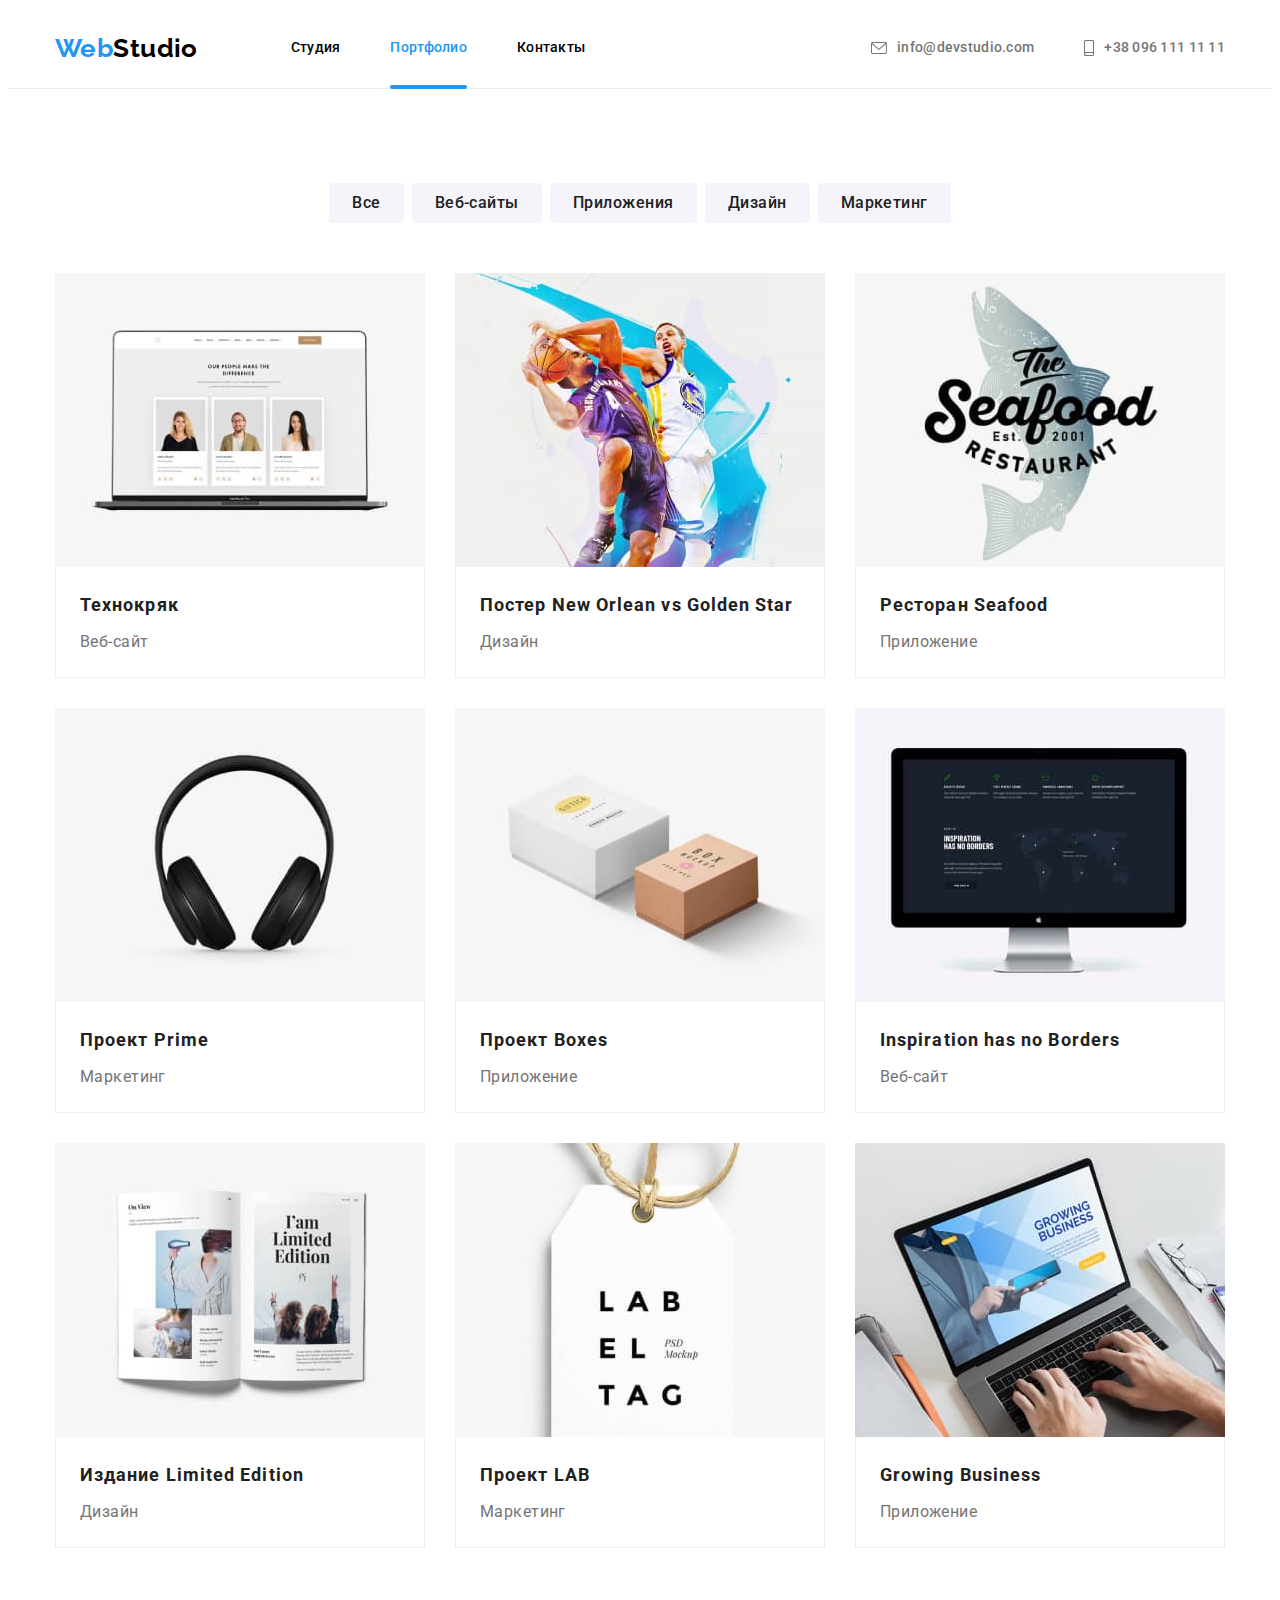
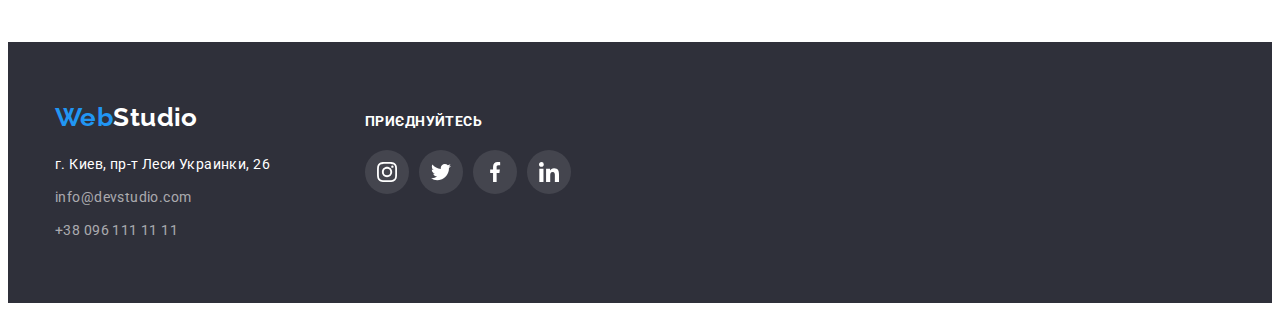
==== portfolio.html @ da602535 "adds hw-5" ====
<!DOCTYPE html>
<html lang="ru">
	<head>
		<meta charset="UTF-8" />
		<meta http-equiv="X-UA-Compatible" content="IE=edge" />
		<meta name="viewport" content="width=device-width, initial-scale=1.0" />

		<link rel="preconnect" href="https://fonts.googleapis.com" />
		<link rel="preconnect" href="https://fonts.gstatic.com" crossorigin />
		<link href="https://fonts.googleapis.com/css2?family=Raleway:wght@700&family=Roboto:wght@400;500;700;900&display=swap" rel="stylesheet" />

		<link
			rel="stylesheet"
			href="https://cdnjs.cloudflare.com/ajax/libs/modern-normalize/1.1.0/modern-normalize.min.css"
			integrity="sha512-wpPYUAdjBVSE4KJnH1VR1HeZfpl1ub8YT/NKx4PuQ5NmX2tKuGu6U/JRp5y+Y8XG2tV+wKQpNHVUX03MfMFn9Q=="
			crossorigin="anonymous"
			referrerpolicy="no-referrer"
		/>

		<link rel="stylesheet" href="./css/styles.css" />

		<title>Portfolio</title>
	</head>

	<body>
		<!--navigation-->
		<header class="line">
			<div class="container main-nav">
				<nav>
					<!-- prettier-ignore -->
					<a href="./index.html" class="main-logo link" rel="noopener noreferrer nofolow">
					<span class="logo">Web</span><span class="logo top">Studio</span>
				</a>

					<ul class="site-nav list">
						<li class="item">
							<a href="./index.html" class="transition link" target="_self" rel="noopener noreferrer nofolow">Студия</a>
						</li>
						<li class="item">
							<a href="./portfolio.html" class="transition current link" target="_self" rel="noopener noreferrer nofolow">Портфолио</a>
						</li>
						<li class="item">
							<a href="" class="transition link" target="_self" rel="noopener noreferrer nofolow">Контакты</a>
						</li>
					</ul>
				</nav>

				<ul class="contact-nav list">
					<li class="item">
						<a href="mailto:info@devstudio.com" class="transition color link">
							<svg class="logo-contact" width="16px" height="12px">
								<use href="./images/icons.svg#envelope"></use>
							</svg>
							info@devstudio.com
						</a>
					</li>
					<li class="item">
						<a href="tel:+380961111111" class="transition color link">
							<svg class="logo-contact" width="10px" height="16px">
								<use href="./images/icons.svg#smartphone"></use>
							</svg>
							+38 096 111 11 11
						</a>
					</li>
				</ul>
			</div>
		</header>

		<main>
			<section class="section">
				<div class="container">
					<!--Основной заголовок текущей страницы-->
					<h1 class="hidden">Наши работы</h1>
					<!--filter-->
					<ul class="buttons-block list">
						<li class="item"><button type="button" class="button filter-button">Все</button></li>
						<li class="item"><button type="button" class="button filter-button">Веб-сайты</button></li>
						<li class="item"><button type="button" class="button filter-button">Приложения</button></li>
						<li class="item"><button type="button" class="button filter-button">Дизайн</button></li>
						<li class="item"><button type="button" class="button filter-button">Маркетинг</button></li>
					</ul>

					<!--result-->
					<div class="gallery-container">
						<ul class="card-set list">
							<li class="result-card">
								<a href="" class="result-link link">
									<div class="card-thumb">
										<img src="./images/img-21.jpg" alt="" width="370" height="294" />
										<div class="pop-up-descr">
											<p class="text-thumb">
												Ресурс пропонує комплексні пропозиції з різним рівнем функціоналу та сервісів. Все це дозволить відвідувачу отримати вичерпні відомості про компанію чи приватну особу. Lorem
												ipsum dolor sit, amet consectetur adipisicing elit. Dolorem eos expedita, eveniet aut porro non? Earum ducimus beatae doloribus laboriosam, ea doloremque tempora quisquam
												accusantium sequi repellendus commodi laudantium atque fugiat non eius perferendis quo facilis? Eaque tempora, corporis soluta iste praesentium mollitia vero dolores quasi
												quam, inventore odit explicabo.
											</p>
										</div>
									</div>

									<div class="result-descr">
										<h2 class="result-title">Технокряк</h2>
										<p class="result-text">Веб-сайт</p>
									</div>
								</a>
							</li>

							<li class="result-card">
								<a href="" class="result-link link">
									<div class="card-thumb">
										<img src="./images/img-22.jpg" alt="" width="370" height="294" />
										<div class="pop-up-descr">
											<p class="text-thumb">
												Ресурс пропонує комплексні пропозиції з різним рівнем функціоналу та сервісів. Все це дозволить відвідувачу отримати вичерпні відомості про компанію чи приватну особу. Lorem
												ipsum dolor sit, amet consectetur adipisicing elit. Dolorem eos expedita, eveniet aut porro non? Earum ducimus beatae doloribus laboriosam, ea doloremque tempora quisquam
												accusantium sequi repellendus commodi laudantium atque fugiat non eius perferendis quo facilis? Eaque tempora, corporis soluta iste praesentium mollitia vero dolores quasi
												quam, inventore odit explicabo.
											</p>
										</div>
									</div>
									<div class="result-descr">
										<h2 class="result-title">Постер New Orlean vs Golden Star</h2>
										<p class="result-text">Дизайн</p>
									</div>
								</a>
							</li>

							<li class="result-card">
								<a href="" class="result-link link">
									<div class="card-thumb">
										<img src="./images/img-23.jpg" alt="" width="370" height="294" />
										<div class="pop-up-descr">
											<p class="text-thumb">
												Ресурс пропонує комплексні пропозиції з різним рівнем функціоналу та сервісів. Все це дозволить відвідувачу отримати вичерпні відомості про компанію чи приватну особу. Lorem
												ipsum dolor sit, amet consectetur adipisicing elit. Dolorem eos expedita, eveniet aut porro non? Earum ducimus beatae doloribus laboriosam, ea doloremque tempora quisquam
												accusantium sequi repellendus commodi laudantium atque fugiat non eius perferendis quo facilis? Eaque tempora, corporis soluta iste praesentium mollitia vero dolores quasi
												quam, inventore odit explicabo.
											</p>
										</div>
									</div>
									<div class="result-descr">
										<h2 class="result-title">Ресторан Seafood</h2>
										<p class="result-text">Приложение</p>
									</div>
								</a>
							</li>

							<li class="result-card">
								<a href="" class="result-link link">
									<div class="card-thumb">
										<img src="./images/img-24.jpg" alt="" width="370" height="294" />
										<div class="pop-up-descr">
											<p class="text-thumb">
												Ресурс пропонує комплексні пропозиції з різним рівнем функціоналу та сервісів. Все це дозволить відвідувачу отримати вичерпні відомості про компанію чи приватну особу. Lorem
												ipsum dolor sit, amet consectetur adipisicing elit. Dolorem eos expedita, eveniet aut porro non? Earum ducimus beatae doloribus laboriosam, ea doloremque tempora quisquam
												accusantium sequi repellendus commodi laudantium atque fugiat non eius perferendis quo facilis? Eaque tempora, corporis soluta iste praesentium mollitia vero dolores quasi
												quam, inventore odit explicabo.
											</p>
										</div>
									</div>
									<div class="result-descr">
										<h2 class="result-title">Проект Prime</h2>
										<p class="result-text">Маркетинг</p>
									</div>
								</a>
							</li>

							<li class="result-card">
								<a href="" class="result-link link">
									<div class="card-thumb">
										<img src="./images/img-25.jpg" alt="" width="370" height="294" />
										<div class="pop-up-descr">
											<p class="text-thumb">
												Ресурс пропонує комплексні пропозиції з різним рівнем функціоналу та сервісів. Все це дозволить відвідувачу отримати вичерпні відомості про компанію чи приватну особу. Lorem
												ipsum dolor sit, amet consectetur adipisicing elit. Dolorem eos expedita, eveniet aut porro non? Earum ducimus beatae doloribus laboriosam, ea doloremque tempora quisquam
												accusantium sequi repellendus commodi laudantium atque fugiat non eius perferendis quo facilis? Eaque tempora, corporis soluta iste praesentium mollitia vero dolores quasi
												quam, inventore odit explicabo.
											</p>
										</div>
									</div>
									<div class="result-descr">
										<h2 class="result-title">Проект Boxes</h2>
										<p class="result-text">Приложение</p>
									</div>
								</a>
							</li>

							<li class="result-card">
								<a href="" class="result-link link">
									<div class="card-thumb">
										<img src="./images/img-26.jpg" alt="" width="370" height="294" />
										<div class="pop-up-descr">
											<p class="text-thumb">
												Ресурс пропонує комплексні пропозиції з різним рівнем функціоналу та сервісів. Все це дозволить відвідувачу отримати вичерпні відомості про компанію чи приватну особу. Lorem
												ipsum dolor sit, amet consectetur adipisicing elit. Dolorem eos expedita, eveniet aut porro non? Earum ducimus beatae doloribus laboriosam, ea doloremque tempora quisquam
												accusantium sequi repellendus commodi laudantium atque fugiat non eius perferendis quo facilis? Eaque tempora, corporis soluta iste praesentium mollitia vero dolores quasi
												quam, inventore odit explicabo.
											</p>
										</div>
									</div>
									<div class="result-descr">
										<h2 class="result-title">Inspiration has no Borders</h2>
										<p class="result-text">Веб-сайт</p>
									</div>
								</a>
							</li>

							<li class="result-card">
								<a href="" class="result-link link">
									<div class="card-thumb">
										<img src="./images/img-27.jpg" alt="" width="370" height="294" />
										<div class="pop-up-descr">
											<p class="text-thumb">
												Ресурс пропонує комплексні пропозиції з різним рівнем функціоналу та сервісів. Все це дозволить відвідувачу отримати вичерпні відомості про компанію чи приватну особу. Lorem
												ipsum dolor sit, amet consectetur adipisicing elit. Dolorem eos expedita, eveniet aut porro non? Earum ducimus beatae doloribus laboriosam, ea doloremque tempora quisquam
												accusantium sequi repellendus commodi laudantium atque fugiat non eius perferendis quo facilis? Eaque tempora, corporis soluta iste praesentium mollitia vero dolores quasi
												quam, inventore odit explicabo.
											</p>
										</div>
									</div>
									<div class="result-descr">
										<h2 class="result-title">Издание Limited Edition</h2>
										<p class="result-text">Дизайн</p>
									</div>
								</a>
							</li>

							<li class="result-card">
								<a href="" class="result-link link">
									<div class="card-thumb">
										<img src="./images/img-28.jpg" alt="" width="370" height="294" />
										<div class="pop-up-descr">
											<p class="text-thumb">
												Ресурс пропонує комплексні пропозиції з різним рівнем функціоналу та сервісів. Все це дозволить відвідувачу отримати вичерпні відомості про компанію чи приватну особу. Lorem
												ipsum dolor sit, amet consectetur adipisicing elit. Dolorem eos expedita, eveniet aut porro non? Earum ducimus beatae doloribus laboriosam, ea doloremque tempora quisquam
												accusantium sequi repellendus commodi laudantium atque fugiat non eius perferendis quo facilis? Eaque tempora, corporis soluta iste praesentium mollitia vero dolores quasi
												quam, inventore odit explicabo.
											</p>
										</div>
									</div>
									<div class="result-descr">
										<h2 class="result-title">Проект LAB</h2>
										<p class="result-text">Маркетинг</p>
									</div>
								</a>
							</li>

							<li class="result-card">
								<a href="" class="result-link link">
									<div class="card-thumb">
										<img src="./images/img-29.jpg" alt="" width="370" height="294" />
										<div class="pop-up-descr">
											<p class="text-thumb">
												Ресурс пропонує комплексні пропозиції з різним рівнем функціоналу та сервісів. Все це дозволить відвідувачу отримати вичерпні відомості про компанію чи приватну особу. Lorem
												ipsum dolor sit, amet consectetur adipisicing elit. Dolorem eos expedita, eveniet aut porro non? Earum ducimus beatae doloribus laboriosam, ea doloremque tempora quisquam
												accusantium sequi repellendus commodi laudantium atque fugiat non eius perferendis quo facilis? Eaque tempora, corporis soluta iste praesentium mollitia vero dolores quasi
												quam, inventore odit explicabo.
											</p>
										</div>
									</div>
									<div class="result-descr">
										<h2 class="result-title">Growing Business</h2>
										<p class="result-text">Приложение</p>
									</div>
								</a>
							</li>
						</ul>
					</div>
				</div>
			</section>
		</main>

		<!--footer-->
		<footer class="page-footer">
			<div class="container footer-box">
				<div class="address-block">
					<!-- prettier-ignore -->
					<a href="./index.html" class="bottom-logo link" rel="noopener noreferrer nofolow">
						<span class="logo">Web</span><span class="logo bot">Studio</span>
					</a>
					<address>
						<ul class="list">
							<li class="address-item">
								<a href="" class="transition color link">г. Киев, пр-т Леси Украинки, 26</a>
							</li>
							<li class="address-item">
								<a href="mailto:info@devstudio.com" class="transition color adr link">info@devstudio.com</a>
							</li>
							<li class="address-item">
								<a href="tel:+380961111111" class="transition color adr link">+38 096 111 11 11</a>
							</li>
						</ul>
					</address>
				</div>
				<div class="social-block">
					<p class="social-block-header">Приєднуйтесь</p>
					<ul class="company-social-link list">
						<li>
							<a class="round-link-f transition background-color" href="https://www.instagram.com/">
								<svg class="logo-social" width="20" height="20">
									<use href="./images/icons.svg#instagram"></use>
								</svg>
							</a>
						</li>
						<li>
							<a class="round-link-f transition background-color" href="https://twitter.com/">
								<svg class="logo-social" width="20" height="20">
									<use href="./images/icons.svg#twitter"></use>
								</svg>
							</a>
						</li>
						<li>
							<a class="round-link-f transition background-color" href="https://www.facebook.com/">
								<svg class="logo-social" width="20" height="20">
									<use href="./images/icons.svg#facebook"></use>
								</svg>
							</a>
						</li>
						<li>
							<a class="round-link-f transition background-color" href="https://www.linkedin.com/">
								<svg class="logo-social" width="20" height="20">
									<use href="./images/icons.svg#linkedin"></use>
								</svg>
							</a>
						</li>
					</ul>
				</div>
			</div>
		</footer>
	</body>
</html>
---- css/styles.css ----
*,
*::before,
*::after {
	box-sizing: border-box;
}

img {
	display: block;
	/* min-width: 100%;
	height: auto; */
}

/* p,
h1,
h2,
h3,
h4,
h5,
h6 {
	margin: 0;
} */

ul,
ol {
	margin: 0;
	padding-left: 0;
}

a {
	color: currentColor;
}

:root {
	/* bc - brand color */
	--bc-blue: #2196f3;
	--bc-black: #000000;
	--bc-light-black: #212121;
	--bc-gray: #757575;
	--bc-white: #ffffff;
	--bc-background: #2f303a;
	--bc-light_backgroung: #f5f4fa;
	--bc-header-line: #ececec;
	--bc-client: #afb1b8;

	--bc-hero-gradient: rgba(47, 48, 58, 0.4);
	--bc-semi-white: rgb(255 255 255 / 0.6);

	--card-set-gap: 30px;

	--card-shadow: 0px 1px 3px rgba(0, 0, 0, 0.12), 0px 1px 1px rgba(0, 0, 0, 0.14), 0px 2px 1px rgba(0, 0, 0, 0.2);

	--timing-function: cubic-bezier(0.4, 0, 0.2, 1);
}

.container {
	width: 1200px;
	margin: 0 auto;
	padding: 0 15px;
	/* outline: 1px dashed teal; */
}

.section {
	/* max-width: 1600px; */
	/* margin: 0 auto; */
	padding: 94px 0;
}

.no-padding {
	padding-top: 0;
}

body {
	color: var(--bc-gray);
	background-color: var(--bc-white);
	font-family: Roboto, sans-serif;
	font-size: 14px;
	letter-spacing: 0.03em;
}

.link {
	text-decoration: none;
}

.transition {
	transition-duration: 250ms;
	transition-timing-function: var(--timing-function);
}

.color {
	transition-property: color;
}

.background-color {
	transition-property: background-color;
}

.fill {
	transition-property: fill;
}

.border-color {
	transition-property: border-color;
}

.list {
	list-style: none;
	margin: 0;
	padding: 0;
}

.site-nav .link.current {
	color: var(--bc-blue);
}

.site-nav .item {
	position: relative;
}

.current::after {
	content: "";
	display: block;
	position: absolute;
	top: calc(100% - 3px);

	width: 100%;
	height: 4px;
	border-radius: 2px;
	background-color: var(--bc-blue);
}

.button {
	display: inline-block;
	border-radius: 4px;
	font-family: inherit;
	cursor: pointer;
	border-width: 1px;
	border-style: solid;
	border-color: transparent;
}

.hidden {
	position: absolute;
	white-space: nowrap;
	width: 1px;
	height: 1px;
	overflow: hidden;
	border: 0;
	padding: 0;
	clip: rect(0 0 0 0);
	clip-path: inset(50%);
	margin: -1px;
}

/* logo customize */
.main-logo {
	/* display: flex; */
	display: inline-block;
	margin: 0;
	padding-top: 25px;
	padding-bottom: 24px;
}

.logo {
	color: var(--bc-blue);
	font-family: "Raleway";
	font-weight: 700;
	font-size: 26px;
	line-height: 1.19;
}
.logo.top {
	color: var(--bc-black);
}
.logo.bot {
	color: var(--bc-white);
}

/* ---------- WebStudio ---------- */

/* navigation */
.site-nav {
	display: flex;
	margin-left: 93px;
}

.contact-nav {
	display: flex;
	margin-left: auto;
}

.contact-nav .item .link {
	display: flex;
	align-items: center;
}

.logo-contact {
	fill: currentColor;
	margin-right: 10px;
}

.site-nav .item + .item {
	margin-left: 50px;
}

/* .site-nav .item:not(:last-child) {
	margin-right: 50px;
} */

.contact-nav .item + .item {
	margin-left: 50px;
}

.site-nav,
.contact-nav {
	font-weight: 500;
	font-size: 14px;
	line-height: 1.14;
	letter-spacing: 0.02em;
}

.site-nav .link {
	display: block;
	padding-top: 32px;
	padding-bottom: 32px;

	color: var(--bc-black);
	transition-property: color;
}

.contact-nav .link {
	display: block;
	padding-top: 32px;
	padding-bottom: 32px;

	color: var(--bc-gray);
	transition-property: color;
}

.link:hover,
.link:focus {
	color: var(--bc-blue);
	/* fill: var(--bc-blue); */
}

nav {
	display: flex;
}

.main-nav {
	display: flex;
	align-items: center;
}
.line {
	max-width: 1600px;
	margin: 0 auto;
	border-bottom: 1px solid var(--bc-header-line);
}

/* hero */
.hero-rect {
	max-width: 1600px;
	max-height: 600px;
	margin: 0 auto;
	padding-top: 200px;
	padding-bottom: 200px;
	text-align: center;

	/* prettier-ignore*/
	background-image: linear-gradient(to right, 
	var(--bc-hero-gradient), 
	var(--bc-hero-gradient)),
	url(../images/hero-background.jpg);
	background-color: var(--bc-background);
	background-repeat: no-repeat;
	background-position: center;
	background-size: cover;
}

.hero-title {
	color: var(--bc-white);
	font-weight: 900;
	font-size: 44px;
	line-height: 1.36;
	letter-spacing: 0.06em;
	text-transform: uppercase;

	margin-top: 0;
	margin-bottom: 30px;
}

.hero-button {
	color: var(--bc-white);
	background-color: var(--bc-blue);
	font-weight: 700;
	font-size: 16px;
	line-height: 1.88;
	text-align: center;
	letter-spacing: 0.06em;

	min-width: 200px;
	min-height: 50px;
	padding: 10px 32px;

	transition-duration: 250ms;
	transition-timing-function: var(--timing-function);
	transition-property: color, background-color;
}

.hero-button:hover,
.hero-button:focus {
	color: var(--bc-blue);
	background-color: var(--bc-white);
	border-color: var(--bc-blue);
}

/* features */
.features-title {
	color: var(--bc-black);
	font-weight: 700;
	font-size: 14px;
	line-height: 1.14;
	text-transform: uppercase;

	margin-top: 0;
	margin-bottom: 10px;
}
.features-text {
	font-size: 14px;
	line-height: 1.71;

	margin: 0;
}

.feature-container {
	display: flex;
}

.feature-container .item + .item {
	margin-left: 30px;
}

.feature-container .item {
	width: 270px;
}

.feature::before {
	content: "";
	display: block;
	height: 120px;
	border-radius: 4px;
	margin-bottom: 30px;
	background-size: 70px 70px;
	background-color: var(--bc-light_backgroung);
	background-repeat: no-repeat;
	background-position: center;
}

.icon-antenna::before {
	background-image: url(../images/antenna.svg);
}

.icon-clock::before {
	background-image: url(../images/clock.svg);
}

.icon-diagram::before {
	background-image: url(../images/diagram.svg);
}

.icon-astronaut::before {
	background-image: url(../images/astronaut.svg);
}

/* what_are_we_doing */
.section-title {
	color: var(--bc-light-black);
	font-weight: 700;
	font-size: 36px;
	line-height: 1.17;
	text-align: center;

	margin-top: 0;
	margin-bottom: 50px;
}

.we-doing-container {
	display: flex;
}

.we-doing-container .item + .item {
	margin-left: 30px;
}

.item-descr {
	position: absolute;
	bottom: 0;
	left: 0;

	display: flex;
	width: 100%;
	height: 70px;
	justify-content: center;
	align-items: center;
	margin: 0;
	font-weight: 700;
	line-height: 1.14;
	text-align: center;
	text-transform: uppercase;

	background-color: rgba(47, 48, 58, 0.8);

	color: #ffffff;
}

.img-thumb {
	position: relative;
}

/* our_team */
.team-bg {
	background-color: var(--bc-light_backgroung);
}

.team .list {
	background-color: var(--bc-white);
}

.team-set {
	display: flex;
	flex-wrap: wrap;
	margin-left: calc(-1 * var(--card-set-gap));
}

.team-item {
	border-bottom-left-radius: 4px;
	border-bottom-right-radius: 4px;
	overflow: hidden;

	box-shadow: var(--card-shadow);
}

.team-set > .team-item {
	flex-basis: calc(100% / 4 - var(--card-set-gap));
	margin-left: var(--card-set-gap);
}

.card-title {
	color: var(--bc-light-black);
	font-weight: 500;
	font-size: 16px;
	line-height: 1.19;
	text-align: center;

	margin-top: 0;
	margin-bottom: 10px;
	padding: 0;
}

.card-descr {
	font-size: 16px;
	line-height: 1.19;
	text-align: center;

	margin-top: 0;
	margin-bottom: 16px;
	padding: 0;
}

.team-card-descr {
	background-color: #fff;
	padding-top: 30px;
	padding-bottom: 30px;
}

.team-social-link {
	display: flex;
	justify-content: center;
	gap: 10px;
}

.round-link {
	display: flex;
	justify-content: center;
	align-items: center;
	color: var(--bc-client);
	width: 44px;
	height: 44px;
	border-radius: 50%;
	background-color: var(--bc-white);
	outline: transparent;
	transition-property: background-color;
}

.round-link:hover,
.round-link:focus {
	background-color: var(--bc-blue);
}

.round-link:hover .logo-social,
.round-link:focus .logo-social {
	fill: var(--bc-white);
}

.logo-social {
	fill: currentColor;
	transition-property: fill;
}

/* our clients */
.clients-set {
	display: flex;
}

.clients-set .client + .client {
	margin-left: 30px;
}

.client {
	width: 170px;
	height: 92px;
}

.client-link {
	display: flex;
	justify-content: center;
	align-items: center;
	width: 100%;
	height: 100%;
	border-radius: 4px;
	border: 1px solid var(--bc-client);
	color: var(--bc-client);

	transition-property: color, border-color;
}

.client-link:hover,
.client-link:focus {
	color: var(--bc-blue);
	border-color: var(--bc-blue);
}

.logo-client {
	fill: currentColor;
	width: 106px;
	height: 60px;
}

/* footer */
.footer-box {
	display: flex;
	align-items: baseline;
}

.page-footer {
	background-color: var(--bc-background);
	padding: 60px 0;
}

.page-footer .link {
	color: var(--bc-white);
	font-style: normal;
}

.adr.link {
	color: var(--bc-semi-white);
}

.address-item .link {
	line-height: 1.71;
	/* transition-property: color;
	transition-duration: 250ms;
	transition-timing-function: var(--timing-function); */
}

.list .address-item + .address-item {
	margin-top: 9px;
}

.bottom-logo {
	display: inline-block;
	margin-bottom: 20px;
}

.page-footer .link:hover,
.page-footer .link:focus {
	color: var(--bc-blue);
}

.social-block {
	margin-left: 95px;
}

.social-block-header {
	font-weight: 700;
	margin-top: 0;
	margin-bottom: 20px;
	padding: 0;
	font-size: 14px;
	line-height: 1.14;
	letter-spacing: 0.03em;
	text-transform: uppercase;
	color: var(--bc-white);
}

.company-social-link {
	display: flex;
	justify-content: center;
	gap: 10px;
}

.round-link-f {
	display: flex;
	justify-content: center;
	align-items: center;
	color: var(--bc-white);
	width: 44px;
	height: 44px;
	border-radius: 50%;
	background: rgba(255, 255, 255, 0.1);
	outline: transparent;
}

.round-link-f:hover,
.round-link-f:focus {
	background-color: var(--bc-blue);
}

/* ---------- Portfolio ---------- */

/* filter */
.buttons-block {
	display: flex;
	justify-content: center;

	margin-bottom: 50px;
	/* outline: 1px solid teal; */
}

.buttons-block .item + .item {
	margin-left: 8px;
}

/* .buttons-block .item:not(:last-child) {
	margin-right: 8px;
} */

.filter-button {
	color: var(--bc-light-black);
	background-color: var(--bc-light_backgroung);
	font-weight: 500;
	font-size: 16px;
	line-height: 1.625;
	text-align: center;
	letter-spacing: 0.03em;

	padding: 6px 22px;
	min-width: 73px;
	min-height: 38px;

	transition-duration: 250ms;
	transition-timing-function: var(--timing-function);
	transition-property: color, background-color, box-shadow;
}

/* пока смена фона чеpеp hover */
.filter-button:hover,
.filter-button:focus {
	color: var(--bc-white);
	background-color: var(--bc-blue);
	/* prettier-ignore*/
	box-shadow: 0px 3px 1px rgba(0, 0, 0, 0.1), 
				0px 1px 2px rgba(0, 0, 0, 0.08), 
				0px 2px 2px rgba(0, 0, 0, 0.12);
	outline: transparent;
}

/* result */
.result-link {
	display: block;

	transition-duration: 250ms;
	transition-timing-function: var(--timing-function);
	transition-property: box-shadow;
}

.result-link:hover,
.result-link:focus {
	outline: transparent;

	/* prettier-ignore*/
	box-shadow: 0px 1px 1px rgba(0, 0, 0, 0.12), 
				0px 4px 4px rgba(0, 0, 0, 0.06), 
				1px 4px 6px rgba(0, 0, 0, 0.16);
}

.card-thumb {
	position: relative;
	overflow: hidden;
}

.pop-up-descr {
	position: absolute;
	overflow: auto;
	top: 0;
	left: 0;
	display: block;
	width: 100%;
	height: 100%;

	transform: translateY(100%);

	transition-duration: 250ms;
	transition-timing-function: var(--timing-function);
	transition-property: transform;
}

.text-thumb {
	position: absolute;
	top: 0;
	left: 0;
	display: block;
	width: 100%;
	margin: 0;
	padding: 63px 24px;
	font-size: 18px;
	line-height: 1.56;
	color: #ffffff;
	background: rgba(33, 150, 243, 0.9);
}

.result-link:hover .pop-up-descr,
.result-link:focus .pop-up-descr {
	transform: translateY(0);
}

.result-title {
	color: var(--bc-light-black);
	font-weight: 700;
	font-size: 18px;
	line-height: 2;
	letter-spacing: 0.06em;

	margin-top: 0;
	margin-bottom: 0;
}

.result-text {
	color: var(--bc-gray);
	font-size: 16px;
	line-height: 1.88;

	margin-top: 4px;
	margin-bottom: 0;
}

.gallery-container {
	margin-left: auto;
	margin-right: auto;
}

.card-set {
	display: flex;
	flex-wrap: wrap;
	margin: 0;
	padding: 0;

	margin-top: calc(-1 * var(--card-set-gap));
	margin-left: calc(-1 * var(--card-set-gap));
}

.card-set > .result-card {
	flex-basis: calc(100% / 3 - var(--card-set-gap));
	max-width: calc(100% / 3 - var(--card-set-gap));
	margin-left: var(--card-set-gap);
	margin-top: var(--card-set-gap);
}

.result-descr {
	border-left: 1px solid #eeeeee;
	border-right: 1px solid #eeeeee;
	border-bottom: 1px solid #eeeeee;

	padding-left: 24px;
	padding-right: 24px;
	padding-top: 20px;
	padding-bottom: 20px;
}

.backdrop {
	position: fixed;
	top: 0;
	left: 0;
	width: 100%;
	height: 100%;
	background-color: rgba(0, 0, 0, 0.2);

	transition-duration: 250ms;
	transition-timing-function: var(--timing-function);
	transition-property: opacity;

	opacity: 1;
	/* pointer-events: none; */
}

.backdrop.is-hidden {
	/* opacity: 0.5; */
	opacity: 0;
	pointer-events: none;
}

.backdrop.is-hidden .modal {
	transform: translate(-50%, -50%) scale(1.5);
}

.modal {
	position: absolute;
	width: 528px;
	height: 581px;

	top: 50%;
	left: 50%;

	border-radius: 4px;
	background-color: #ffffff;

	display: flex;
	justify-content: center;
	align-items: flex-start;

	transform: translate(-50%, -50%) scale(1);

	transition-duration: 250ms;
	transition-timing-function: var(--timing-function);
	transition-property: transform;
}

.close-button {
	position: absolute;
	top: 8px;
	right: 8px;
	display: flex;
	justify-content: center;
	align-items: center;

	width: 30px;
	height: 30px;
	margin: 0;
	padding: 0;
	border-radius: 50%;
	background-color: #ffffff;
	border: 1px solid rgba(0, 0, 0, 0.1);
	cursor: pointer;

	transition-duration: 250ms;
	transition-timing-function: var(--timing-function);
	transition-property: color;
}

.icon-close {
	fill: currentColor;
}

.close-button:hover,
.close-button:focus {
	color: var(--bc-blue);
}

.modal-descr {
	display: block;
	margin: 0;
	padding: 50px 50px;

	font-size: 18px;
	line-height: 1.56;
	color: #000000;
}
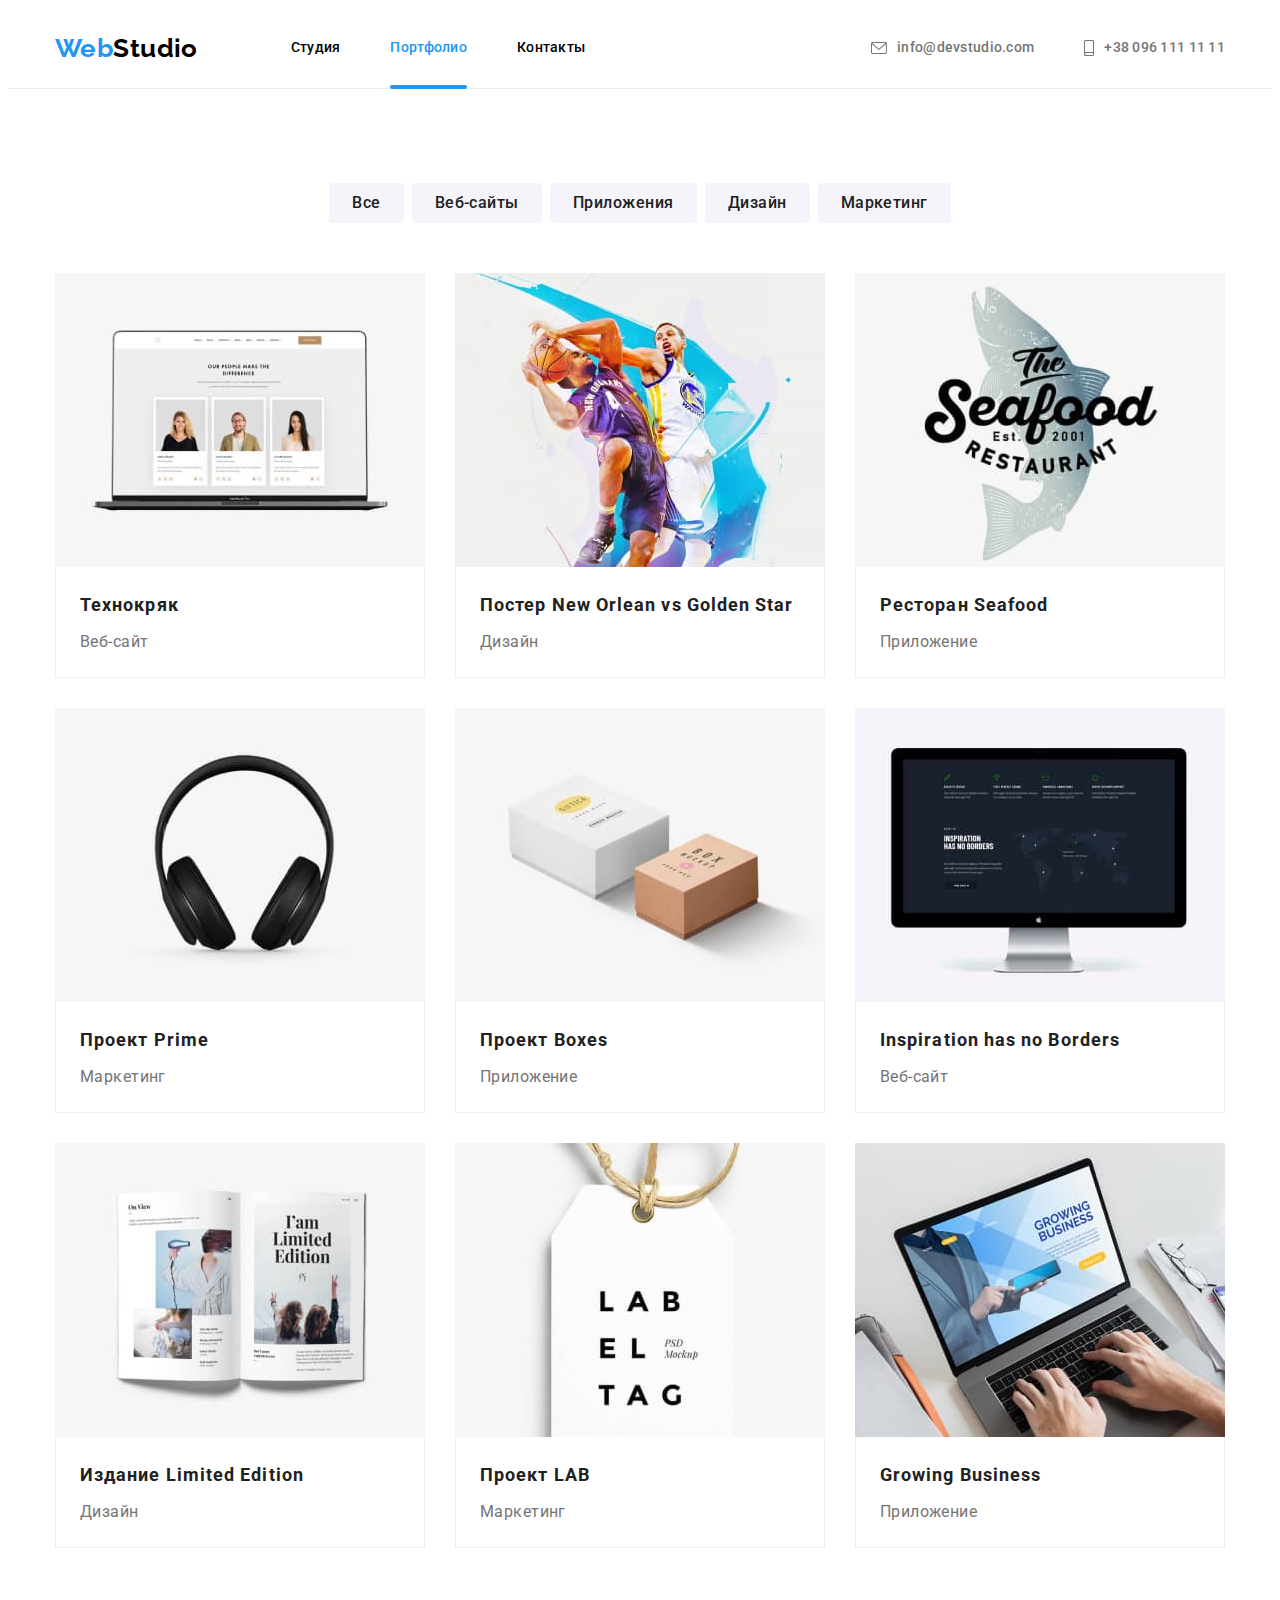
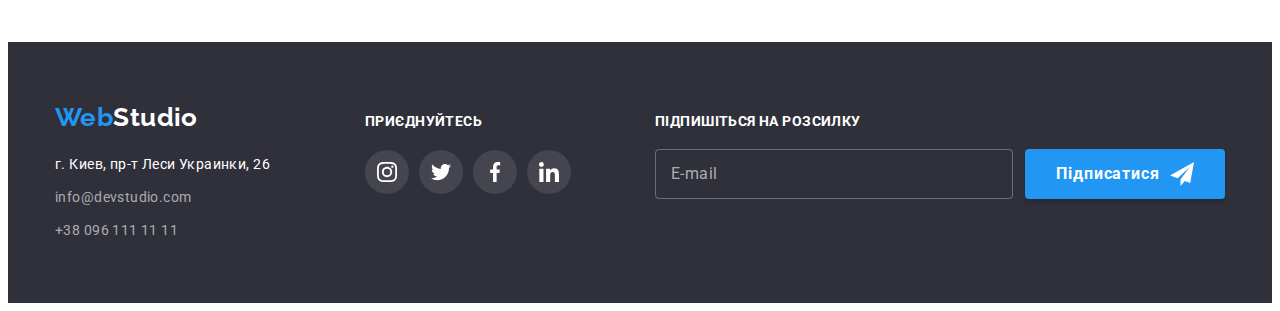
==== commit 9623983a: "adds subscribe field" ====
--- a/portfolio.html
+++ b/portfolio.html
@@ -324,6 +324,18 @@
 						</li>
 					</ul>
 				</div>
+
+				<!-- subscribe -->
+				<div class="sub-box">
+					<p class="sub-text">Підпишіться на розсилку</p>
+					<form class="sub-form js-speaker-form">
+						<div class="sub-field">
+							<input class="sub-input" type="text" name="user-name" id="user-name" placeholder=" " />
+							<label class="sub-label" for="user-name">E-mail</label>
+						</div>
+						<button class="button sub-button" type="submit">Підписатися</button>
+					</form>
+				</div>
 			</div>
 		</footer>
 	</body>
--- a/css/styles.css
+++ b/css/styles.css
@@ -624,6 +624,98 @@
 	background-color: var(--bc-blue);
 }
 
+/* subscribe */
+
+.sub-box {
+	margin-right: 0;
+	margin-left: auto;
+	padding: 0;
+}
+
+.sub-text {
+	display: inline-block;
+	margin-top: 0;
+	margin-bottom: 20px;
+	padding: 0;
+	font-weight: 700;
+	line-height: 1.15;
+
+	text-transform: uppercase;
+	color: var(--bc-white);
+}
+
+.sub-form {
+	display: flex;
+	gap: 12px;
+}
+
+.sub-field {
+	position: relative;
+}
+
+.sub-input {
+	width: 358px;
+	height: 50px;
+	margin: 0;
+	padding-left: 16px;
+	padding-right: 0;
+	color: var(--bc-white);
+
+	border-radius: 4px;
+	border: 1px solid rgba(255, 255, 255, 0.3);
+	background-color: transparent;
+}
+
+.sub-label {
+	position: absolute;
+	left: 16px;
+	top: 50%;
+	transform: translateY(-50%);
+
+	font-size: 16px;
+	line-height: 1.25;
+	color: var(--bc-semi-white);
+	transition: transform 1000ms var(--timing-function);
+}
+
+.sub-input:focus {
+	border: 1px solid var(--bc-blue);
+	outline: none;
+}
+
+.sub-input:focus + .sub-label,
+.sub-input:not(:placeholder-shown) + .sub-label {
+	transform: translateY(-50%) translateX(279px);
+}
+
+.sub-button {
+	display: flex;
+	justify-content: center;
+	align-items: center;
+	gap: 10px;
+
+	font-weight: 700;
+	font-size: 16px;
+	line-height: 1.88;
+	letter-spacing: 0.06em;
+	color: var(--bc-white);
+
+	width: 200px;
+	height: 50px;
+	margin: 0;
+	padding: 0;
+	background-color: var(--bc-blue);
+	box-shadow: 0px 4px 4px rgba(0, 0, 0, 0.15);
+}
+
+.sub-button::after {
+	content: "";
+	width: 24px;
+	height: 24px;
+	background-image: url(../images/send.svg);
+	background-size: contain;
+}
+
 /* ---------- Portfolio ---------- */
 
 /* filter */
